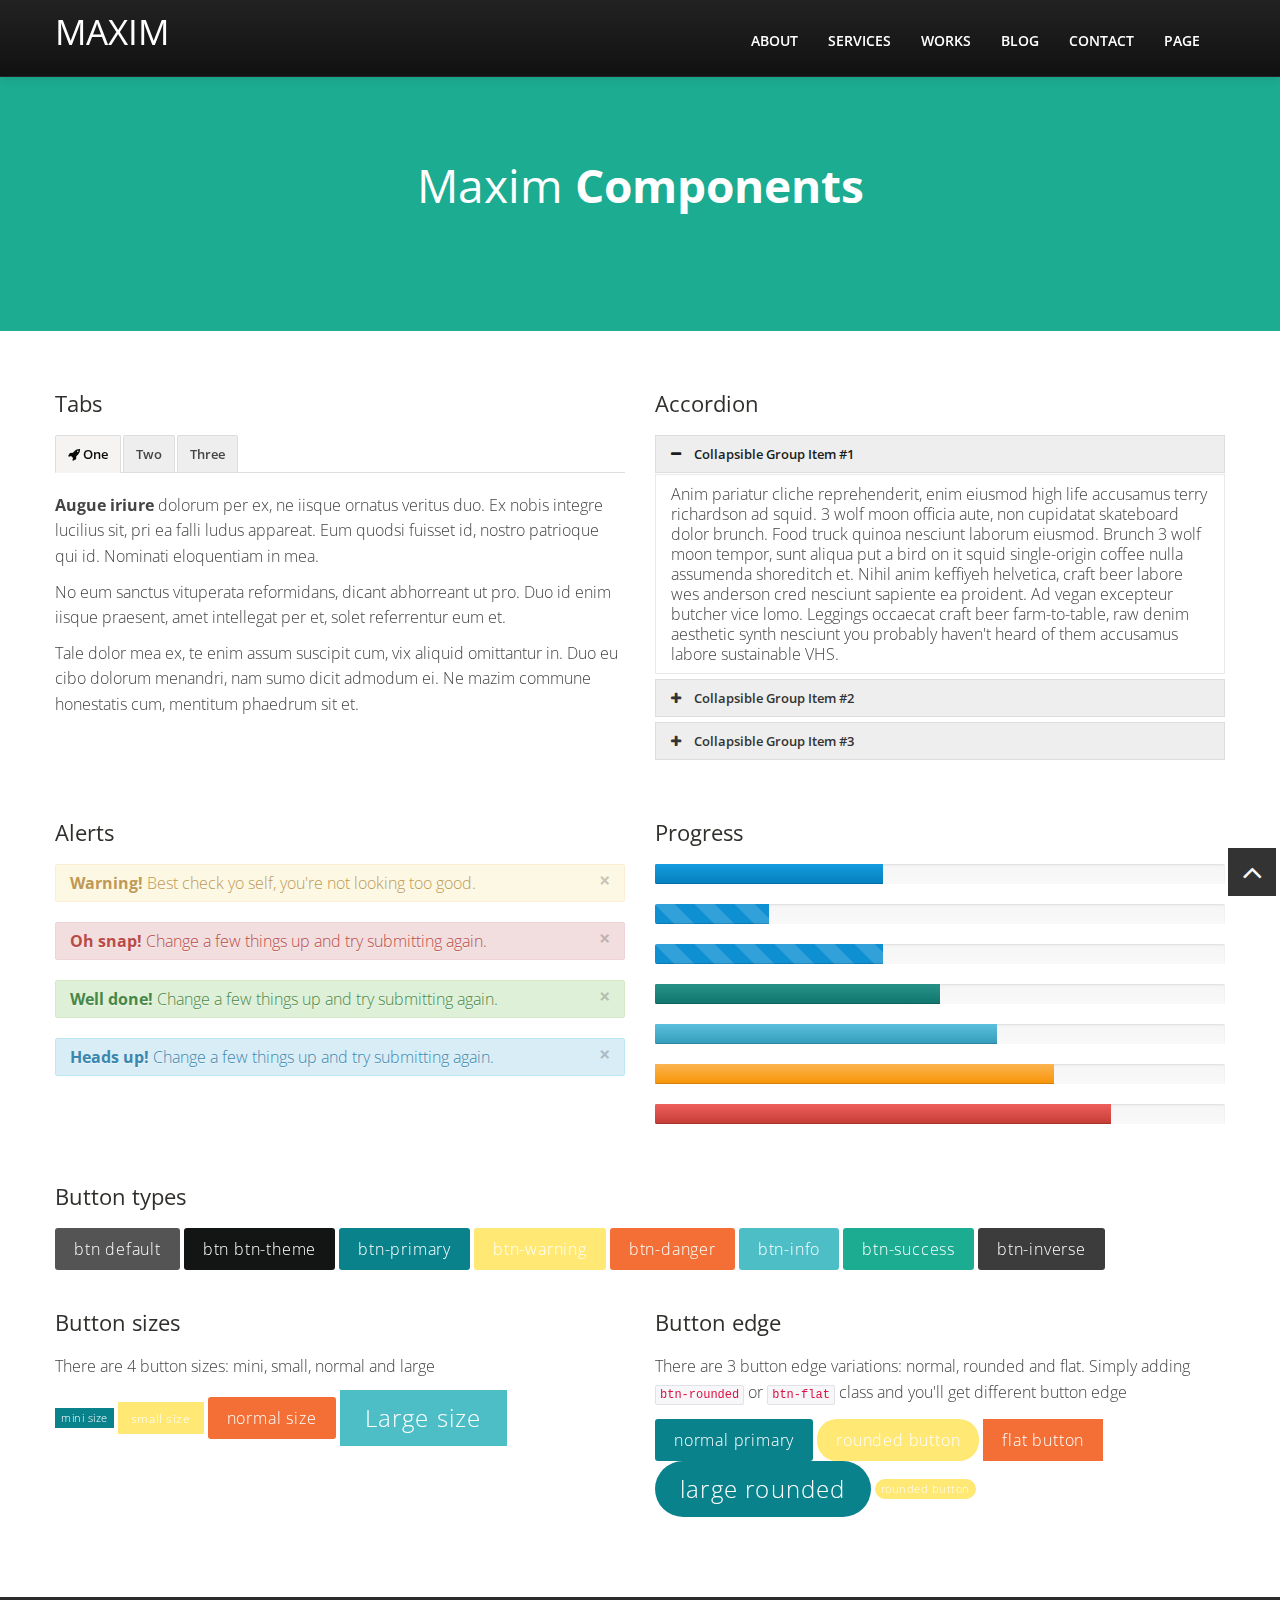
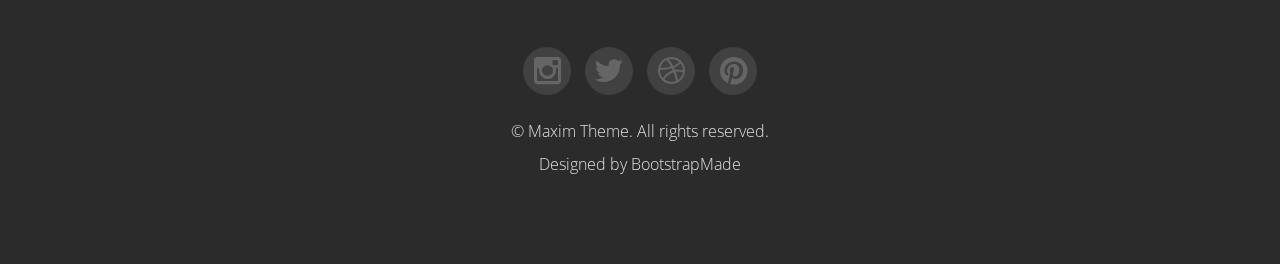
==== thanks.html @ 6b1cad80 "Than you page" ====
<!DOCTYPE HTML>
<html lang="en">

<head>
	<meta charset="utf-8">
	<title>Maxim - Modern One Page Bootstrap Template</title>
	<meta name="viewport" content="width=device-width, initial-scale=1.0">
	<meta name="description" content="">
	<meta name="author" content="">
	<!-- css -->
	<link href="css/bootstrap-responsive.css" rel="stylesheet">
	<link href="css/style.css" rel="stylesheet">
	<!-- skin color -->
	<link href="color/default.css" rel="stylesheet">
	<!--[if lt IE 7]>
    <link href="css/font-awesome-ie7.css" type="text/css" rel="stylesheet">
  <![endif]-->

	<!-- Le HTML5 shim, for IE6-8 support of HTML5 elements -->
	<!--[if lt IE 9]>
      <script src="http://html5shim.googlecode.com/svn/trunk/html5.js"></script>
  	<![endif]-->

	<!-- Favicon -->
	<link rel="shortcut icon" href="img/favicon.ico">

	<!-- =======================================================
		Theme Name: Maxim
		Theme URL: https://bootstrapmade.com/maxim-free-onepage-bootstrap-theme/
		Author: BootstrapMade.com
		Author URL: https://bootstrapmade.com
	======================================================= -->

</head>

<body>
	<!-- navbar -->
	<div class="navbar-wrapper">
		<div class="navbar navbar-inverse navbar-fixed-top">
			<div class="navbar-inner">
				<div class="container">
					<!-- Responsive navbar -->
					<a class="btn btn-navbar" data-toggle="collapse" data-target=".nav-collapse"><span class="icon-bar"></span><span class="icon-bar"></span><span class="icon-bar"></span>
				</a>
					<h1 class="brand"><a href="index.html">Maxim</a></h1>
					<!-- navigation -->
					<nav class="pull-right nav-collapse collapse">
						<ul id="menu-main" class="nav">
							<li><a title="team" href="index.html#about">About</a></li>
							<li><a title="services" href="index.html#services">Services</a></li>
							<li><a title="works" href="index.html#works">Works</a></li>
							<li><a title="blog" href="index.html#blog">Blog</a></li>
							<li><a title="contact" href="index.html#contact">Contact</a></li>
							<li><a href="page.html">Page</a></li>
						</ul>
					</nav>
				</div>
			</div>
		</div>
	</div>

	<!-- spacer section -->
	<section class="spacer green">
		<div class="container">
			<div class="row">
				<div class="span12 aligncenter flyUp">
					<h2 class="pagetitle">Maxim <strong>Components</strong></h2>
				</div>
			</div>
		</div>
	</section>
	<!-- end spacer section -->
	<!-- section: team -->
	<section id="maincontent" class="inner">
		<div class="container">
			<div class="row">
				<div class="span6">
					<h4>Tabs</h4>
					<div class="tabbable">
						<ul class="nav nav-tabs">
							<li class="active"><a href="#one" data-toggle="tab"><i class="icon-rocket"></i> One</a></li>
							<li><a href="#two" data-toggle="tab">Two</a></li>
							<li><a href="#three" data-toggle="tab">Three</a></li>
						</ul>
						<div class="tab-content">
							<div class="tab-pane active" id="one">
								<p>
									<strong>Augue iriure</strong> dolorum per ex, ne iisque ornatus veritus duo. Ex nobis integre lucilius sit, pri ea falli ludus appareat. Eum quodsi fuisset id, nostro patrioque qui id. Nominati eloquentiam in mea.
								</p>
								<p>
									No eum sanctus vituperata reformidans, dicant abhorreant ut pro. Duo id enim iisque praesent, amet intellegat per et, solet referrentur eum et.
								</p>
								<p>
									Tale dolor mea ex, te enim assum suscipit cum, vix aliquid omittantur in. Duo eu cibo dolorum menandri, nam sumo dicit admodum ei. Ne mazim commune honestatis cum, mentitum phaedrum sit et.
								</p>
							</div>
							<div class="tab-pane" id="two">
								<p>
									Tale dolor mea ex, te enim assum suscipit cum, vix aliquid omittantur in. Duo eu cibo dolorum menandri, nam sumo dicit admodum ei. Ne mazim commune honestatis cum, mentitum phaedrum sit et.
								</p>
								<p>
									Tale dolor mea ex, te enim assum suscipit cum, vix aliquid omittantur in. Duo eu cibo dolorum menandri, nam sumo dicit admodum ei. Ne mazim commune honestatis cum, mentitum phaedrum sit et.
								</p>
							</div>
							<div class="tab-pane" id="three">
								<p>
									Cu cum commodo regione definiebas. Cum ea eros laboramus, audire deseruisse his at, munere aeterno ut quo. Et ius doming causae philosophia, vitae bonorum intellegat usu cu.
								</p>
								<p>
									Tale dolor mea ex, te enim assum suscipit cum, vix aliquid omittantur in. Duo eu cibo dolorum menandri, nam sumo dicit admodum ei. Ne mazim commune honestatis cum, mentitum phaedrum sit et.
								</p>
							</div>
						</div>
					</div>
				</div>

				<div class="span6">
					<h4>Accordion</h4>
					<!-- start: Accordion -->
					<div class="accordion" id="accordion2">
						<div class="accordion-group">
							<div class="accordion-heading">
								<a class="accordion-toggle active" data-toggle="collapse" data-parent="#accordion2" href="#collapseOne">
								<i class="icon-minus"></i> Collapsible Group Item #1 </a>
							</div>
							<div id="collapseOne" class="accordion-body collapse in">
								<div class="accordion-inner">
									Anim pariatur cliche reprehenderit, enim eiusmod high life accusamus terry richardson ad squid. 3 wolf moon officia aute, non cupidatat skateboard dolor brunch. Food truck quinoa nesciunt laborum eiusmod. Brunch 3 wolf moon tempor, sunt aliqua put a bird
									on it squid single-origin coffee nulla assumenda shoreditch et. Nihil anim keffiyeh helvetica, craft beer labore wes anderson cred nesciunt sapiente ea proident. Ad vegan excepteur butcher vice lomo. Leggings occaecat craft beer farm-to-table,
									raw denim aesthetic synth nesciunt you probably haven't heard of them accusamus labore sustainable VHS.
								</div>
							</div>
						</div>
						<div class="accordion-group">
							<div class="accordion-heading">
								<a class="accordion-toggle" data-toggle="collapse" data-parent="#accordion2" href="#collapseTwo">
								<i class="icon-plus"></i> Collapsible Group Item #2 </a>
							</div>
							<div id="collapseTwo" class="accordion-body collapse">
								<div class="accordion-inner">
									Anim pariatur cliche reprehenderit, enim eiusmod high life accusamus terry richardson ad squid. 3 wolf moon officia aute, non cupidatat skateboard dolor brunch. Food truck quinoa nesciunt laborum eiusmod. Brunch 3 wolf moon tempor, sunt aliqua put a bird
									on it squid single-origin coffee nulla assumenda shoreditch et. Nihil anim keffiyeh helvetica, craft beer labore wes anderson cred nesciunt sapiente ea proident. Ad vegan excepteur butcher vice lomo. Leggings occaecat craft beer farm-to-table,
									raw denim aesthetic synth nesciunt you probably haven't heard of them accusamus labore sustainable VHS.
								</div>
							</div>
						</div>
						<div class="accordion-group">
							<div class="accordion-heading">
								<a class="accordion-toggle" data-toggle="collapse" data-parent="#accordion2" href="#collapseThree">
								<i class="icon-plus"></i> Collapsible Group Item #3 </a>
							</div>
							<div id="collapseThree" class="accordion-body collapse">
								<div class="accordion-inner">
									Anim pariatur cliche reprehenderit, enim eiusmod high life accusamus terry richardson ad squid. 3 wolf moon officia aute, non cupidatat skateboard dolor brunch. Food truck quinoa nesciunt laborum eiusmod. Brunch 3 wolf moon tempor, sunt aliqua put a bird
									on it squid single-origin coffee nulla assumenda shoreditch et. Nihil anim keffiyeh helvetica, craft beer labore wes anderson cred nesciunt sapiente ea proident. Ad vegan excepteur butcher vice lomo. Leggings occaecat craft beer farm-to-table,
									raw denim aesthetic synth nesciunt you probably haven't heard of them accusamus labore sustainable VHS.
								</div>
							</div>
						</div>
					</div>
					<!--end: Accordion -->
				</div>
			</div>

			<div class="row">
				<div class="span6">
					<h4>Alerts</h4>
					<div class="alert">
						<button type="button" class="close" data-dismiss="alert">&times;</button>
						<strong>Warning!</strong> Best check yo self, you're not looking too good.
					</div>
					<div class="alert alert-error">
						<button type="button" class="close" data-dismiss="alert">&times;</button>
						<strong>Oh snap!</strong> Change a few things up and try submitting again.
					</div>
					<div class="alert alert-success">
						<button type="button" class="close" data-dismiss="alert">&times;</button>
						<strong>Well done!</strong> Change a few things up and try submitting again.
					</div>
					<div class="alert alert-info">
						<button type="button" class="close" data-dismiss="alert">&times;</button>
						<strong>Heads up!</strong> Change a few things up and try submitting again.
					</div>
				</div>
				<div class="span6">
					<h4>Progress</h4>
					<div class="progress progress-primary">
						<div class="bar" style="width: 40%;"></div>
					</div>
					<div class="progress progress-striped">
						<div class="bar" style="width: 20%;"></div>
					</div>
					<div class="progress progress-striped active">
						<div class="bar" style="width: 40%;"></div>
					</div>
					<div class="progress progress-success">
						<div class="bar" style="width: 50%;"></div>
					</div>

					<div class="progress progress-info">
						<div class="bar" style="width: 60%;"></div>
					</div>
					<div class="progress progress-warning">
						<div class="bar" style="width: 70%;"></div>
					</div>
					<div class="progress progress-danger">
						<div class="bar" style="width: 80%;"></div>
					</div>

				</div>
			</div>

			<div class="row">
				<div class="span12">
					<h4 class="heading">Button types<span></span></h4>

					<a href="#" class="btn">btn default</a>
					<a href="#" class="btn btn-theme">btn btn-theme</a>
					<a href="#" class="btn btn-primary">btn-primary</a>
					<a href="#" class="btn btn-warning">btn-warning</a>
					<a href="#" class="btn btn-danger">btn-danger</a>
					<a href="#" class="btn btn-info">btn-info</a>
					<a href="#" class="btn btn-success">btn-success</a>
					<a href="#" class="btn btn-inverse">btn-inverse</a>
				</div>
			</div>


			<div class="row">
				<div class="span6">

					<h4 class="heading">Button sizes<span></span></h4>

					<p>There are 4 button sizes: mini, small, normal and large</p>

					<a href="#" class="btn btn-mini btn-primary">mini size</a>
					<a href="#" class="btn btn-small btn-warning">small size</a>
					<a href="#" class="btn btn-danger">normal size</a>
					<a href="#" class="btn btn-large btn-info">Large size</a>

				</div>
				<div class="span6">
					<h4 class="heading">Button edge<span></span></h4>

					<p>There are 3 button edge variations: normal, rounded and flat. Simply adding <code>btn-rounded</code> or <code>btn-flat</code> class and you'll get different button edge</p>

					<a href="#" class="btn btn-primary">normal primary</a>

					<a href="#" class="btn btn-warning btn-rounded">rounded button</a>
					<a href="#" class="btn btn-danger btn-flat">flat button</a>

					<a href="#" class="btn btn-primary btn-large btn-rounded">large rounded</a>
					<a href="#" class="btn btn-warning btn-mini btn-rounded">rounded button</a>

				</div>
			</div>

		</div>
		<!-- end container -->
	</section>

	<footer>
		<div class="container">
			<div class="row">
				<div class="span6 offset3">
					<ul class="social-networks">
						<li><a href="#"><i class="icon-circled icon-bgdark icon-instagram icon-2x"></i></a></li>
						<li><a href="#"><i class="icon-circled icon-bgdark icon-twitter icon-2x"></i></a></li>
						<li><a href="#"><i class="icon-circled icon-bgdark icon-dribbble icon-2x"></i></a></li>
						<li><a href="#"><i class="icon-circled icon-bgdark icon-pinterest icon-2x"></i></a></li>
					</ul>
					<p class="copyright">
						&copy; Maxim Theme. All rights reserved.
						<div class="credits">
							<!--
                All the links in the footer should remain intact.
                You can delete the links only if you purchased the pro version.
                Licensing information: https://bootstrapmade.com/license/
                Purchase the pro version with working PHP/AJAX contact form: https://bootstrapmade.com/buy/?theme=Maxim
              -->
							Designed by <a href="https://bootstrapmade.com/">BootstrapMade</a>
						</div>
					</p>
				</div>
			</div>
		</div>
		<!-- ./container -->
	</footer>
	<a href="#" class="scrollup"><i class="icon-angle-up icon-square icon-bgdark icon-2x"></i></a>
	<!-- jQuery -->
	<script src="js/jquery.js"></script>
	<!-- nav -->
	<script src="js/jquery.scrollTo.js"></script>
	<script src="js/jquery.nav.js"></script>
	<!-- localScroll -->
	<script src="js/jquery.localScroll.js"></script>
	<!-- bootstrap -->
	<script src="js/bootstrap.js"></script>
	<!-- prettyPhoto -->
	<script src="js/jquery.prettyPhoto.js"></script>
	<!-- Works scripts -->
	<script src="js/isotope.js"></script>
	<!-- flexslider -->
	<script src="js/jquery.flexslider.js"></script>
	<!-- inview -->
	<script src="js/inview.js"></script>
	<!-- animation -->
	<script src="js/animate.js"></script>
	<!-- twitter -->
	<script src="js/jquery.tweet.js"></script>
	<!-- custom functions -->
	<script src="js/custom.js"></script>
</body>

</html>
---- css/style.css ----
/*
    Theme Name: Maxim
    Theme URL: https://bootstrapmade.com/maxim-free-onepage-bootstrap-theme/
    Author: BootstrapMade.com
    Author URL: https://bootstrapmade.com
*/

/*
===========================
CONTENTS:

01 General
02 Typography
03 Non-semantic
04 Navbar
05 Page sections
06 Footer
07 Icons
08 Buttons
09 Media queries 
===========================
*/
/* Import css */
/* Google font */
@import url('https://fonts.googleapis.com/css?family=Open+Sans:300,400,600,700');
/* bootstrap */
@import url('bootstrap.css');
/* bootstrap responsive */
@import url('bootstrap-responsive.css');
/* prettyPhoto */
@import url('prettyPhoto.css');
/* flexslider */
@import url('flexslider.css');

/* font awesome */
@import url('font-awesome.css');
/* overwrite */
@import url('overwrite.css');
/* animation */
@import url('animate.css');



/* =========================================================
01. General
============================================================ */

div, article, section, header, footer, nav, li {
	position:relative;
}
.group:after {
	display:block;
	height:0;
	clear:both;
	content:".";
	visibility:hidden; /* For clearing */
}
body {
	background:#fff;
	color: #444;
	font-size: 16px;
	font-weight:300;
	font-family:'Open Sans', Arial, sans-serif;
}

body {
    padding-top: 60px; /* 60px to make the container go all the way to the bottom of the topbar */
}

::-moz-selection {
	color:#333;
}
::selection {
	color:#333;
}

/* scroll to top */
.scrollup{
    position:fixed;
	width:32px;
	height:32px;
    bottom:20px;
    right:20px;
}

a.scrollup {
	outline:0;
	text-decoration:none;
}

a.scrollup:hover,a.scrollup:active,a.scrollup:focus {
	opacity:1;
	text-decoration:none;
	-webkit-transition: all 400ms ease-out 0s;	
	   -moz-transition: all 400ms ease-out 0s;
		 -o-transition: all 400ms ease-out 0s;
		    transition: all 400ms ease-out 0s;
}
a.scrollup i:hover {
	text-decoration:none;
}

.blankdivider10 {
	height: 10px;
	display: block;
}

.blankdivider20 {
	height: 20px;
	display: block;
}
.blankdivider30 {
	height: 30px;
	display: block;
}

.row {
	margin-bottom:30px;
}

.row .row{
	margin-bottom:30px;
}

.row.nomargin {
	margin-bottom:0;
}


/*---------- forms ----------*/

input[type=text], input[type=submit], textarea {
	width: 100%;
	padding: 0.5em;
	font-size: 1em;
	margin-bottom: 1.5em;
	box-sizing: border-box;
	-moz-box-sizing: border-box;
	-webkit-box-sizing: border-box;
}


/* input[type=number ]{
	width: 100%;
	padding: 0.5em;
	font-size: 1em;
	margin-bottom: 1.5em;
	box-sizing: border-box;
	-moz-box-sizing: border-box;
	-webkit-box-sizing: border-box;
	
} */





input, button, select, textarea {
	font-family:'Open Sans', Arial, sans-serif;
}
/* =========================================================
02. Typography
============================================================ */

p {
	line-height: 1.6em;
	margin: 0 0 10px 0;
}

blockquote {
	font-size:18px;
	border:none;
	padding:0;
}

blockquote.large {
	font-size:36px;
	font-weight:700;
	line-height:1.1em;
}
blockquote.large:before {
	font-size:64px;
	font-family: FontAwesome;
	content: "\f10d";
	margin-right:20px;
}

blockquote cite 						{ display:block; font-size:12px;}
blockquote cite:before 					{ content:"\2014 \0020"; }
blockquote cite a,
blockquote cite a:visited,
blockquote cite a:visited 				{ color:#555; }

ul, ol {
	font-size: 1em; /* 16px */
	line-height: 1.5; /* 24px */
	margin: 0 0 1.5em 0;
}
body, input, textarea {
}

a {
  color: #454545;
  text-decoration: none;
}

a:hover, a:active {
	text-decoration: underline;
}
h1, h2, h3, h4, h5, h6 {
	font-weight: 400;
	color: #312f2b;
	line-height:1.1em;
	font-family:'Open Sans', Arial, sans-serif;
}
h1 {
	font-size: 36px;
	margin-bottom:20px;
}
h2 {
	font-size: 30px;
	margin-bottom:20px;
}
h3 {
	font-size: 26px;
	margin-bottom:20px;
}
h4 {
	font-size: 22px;
	margin-bottom:20px;
}
h5 {
	font-size: 18px;
	margin-bottom:15px;
}
h6 {
	font-size: 16px;
	margin-bottom:10px;
}
strong {
	font-weight:700;
	font-family: 'Open Sans', sans-serif;
}
small {
	font-size: 0.75em; /* 12px */
	line-height: 2; /* 24px */
	margin-top: 2em;
	margin-bottom: 0em;
}
em {
	font-style: normal;
	font-family: 'Open Sans';
}
.muted {
	color: #A5A5A2;
}
.impressed {
	text-shadow:
 -1px -1px 0 rgba(0, 0, 0, 0.5), /* shadow */  1px 1px 0 rgba(255, 255, 255, 0.9); /* highlight */
}

h2.pagetitle {
	color:#fff;
	font-size:46px;
}

/* =========================================================
03. Misc
============================================================ */

.hide-text {
	text-indent: 100%;
	white-space: nowrap;
	overflow: hidden;
	font-size: 1em;
}
.alignright {
	text-align: right;
}
.alignleft {
	text-align: left;
}
.aligncenter {
	text-align: center;
}
.medium {
	font-weight: normal;
}

/* =========================================================
04. Navigation
============================================================ */

.navbar-fixed-top .container {
/* Uncomment to make nav expand full width */
 /*	width: auto; */
}
.navbar .brand {
	margin-left:0;
	padding: 0;
	margin-top: 1.05em;
}
.navbar .brand a {
	padding: 0;
	color: #fff;
	font-size: 1.75em;
	margin-left: 0;
	font-weight: 400;
	text-transform:uppercase;
}
.navbar .brand a:hover {
	text-decoration: none;
 transition: color .15s linear;
 -webkit-transition: color .15s linear;
 -moz-transition: color .15s linear;
}
.navbar .brand a:focus {
	outline: none;
}
.navbar-inner {
	min-height: 4.75em;
}
.navbar-inverse .navbar-inner {
	background-repeat: repeat;
	background-color: #0b333f;
}
.navbar-wrapper {
	overflow:hidden;
}
#menu-main {
	margin-top: 1.125em;
}
ul#menu-main > li > a {
	font-weight: 600;
	color: #fff;
	font-size:14px;
	text-transform:uppercase;
}
ul#menu-main > li > a:hover {
	padding: 9px 15px;
	border-radius: 3px;
	-webkit-border-radius: 3px;
	-moz-border-radius: 3px;
}
ul#menu-main > li > a:focus {
	outline:0;
}

.navbar-inverse .brand, .navbar-inverse .nav > li > a {
	text-shadow: none;
}


/* =========================================================
05. Page sections
============================================================ */

/* === section header === */

#header-wrapper {
	width: 100%;
	min-height: 600px;
	margin-top: -60px;
	padding-top:160px;
	text-align:center;
}


#header-wrapper h1 {
	color: #FFFFFF;
	font-size: 4em;
	font-weight: 400;
	margin: 1em 0;
}
#header-wrapper h2 {
	color: #fff;
	font-family: 'Open Sans', sans serif;
	font-size: 2em;
	font-weight: normal;
	margin: 0.5em 0;
	text-shadow: 1px 1px 1px #333333;
}

header .logo {
	text-align:center;
	margin-bottom:30px;
}

/* --- Header slider --- */
#header-wrapper.header-slider {
	background: #444 url(../img/bg/bg-1.jpg) no-repeat center center fixed;
	-webkit-background-size: cover;
	-moz-background-size: cover;
	-o-background-size: cover;
	background-size: cover;
}

#main-flexslider ul.slides li p {
	font-size: 72px;
	text-transform: uppercase;
	position: relative;
	margin-bottom: 0px;
	text-align: center;
	line-height: 1;
	color:#fff;
}
#main-flexslider.flexslider {
		margin:0;
		background:none;
		border:none;
	-webkit-border-radius: 0;
	-moz-border-radius: 0;
	-o-border-radius: 0;
	border-radius: 0;
	box-shadow: none;
	-webkit-box-shadow: none;
	-moz-box-shadow: none;
	-o-box-shadow: none;
}



/* --- Header subscribe form --- */

#header-wrapper input[type=text] {
	background: rgba(227, 231, 228, 1);
	font-family: 'Open Sans', sans serif;
	font-size: 1.3125em;
	border: 0;
	text-align: center;
	vertical-align: middle;
	margin-bottom:0 !important;
}
#header-wrapper input[type=text]:focus {
	background: #43413e;
	color: #eff1ef;
	transition: background 0.25 ease-in;
	-moz-transition: background 0.25 ease-in;
	-webkit-transition: background 0.25 ease-in;
}
#header-wrapper input[type=text] {
	height: 2.9em;
	width:50%;
}
#header-wrapper input[type=submit] {
	color: #fff;
	width: 185px;
	height: 2.9em;
	font-size: 1.3125em; /* 21px */
	padding:0.5em;
	letter-spacing: 0.05em;
	margin: 0;
	border: 0;
	text-transform: none;
	border-radius: 3px;
	-moz-border-radius: 3px;
	-webkit-border-radius: 3px;
}
#header-wrapper input[type=submit]:hover, #header-wrapper input[type=submit]:active {
	background: #43413e !important;
}


section.section {
	padding: 100px 0 80px;
}
section.section h4 {
	text-align: center;
	margin-bottom: 40px;
	font-size: 46px;
	font-weight: 700;
	letter-spacing: -1px;
}
section.inner {
	padding: 50px 0 50px;
}



.section.orange h4 ,.section.green h4{
	color: #fcfcfc;
}
.section.orange p,.section.green p {
	color: #f7f7f7;
}


/* === section spacer === */

section.spacer {
	padding:90px 0 70px;
	color:#fcfcfc;
}

.spacer.green,.section.green {
	background:#1bac91;
}

.spacer.green,.section.green h4 {
	color:#fff;
}

.spacer.yellow,.section.yellow  {
	background:#ffe873;
}
.spacer.orange,.section.orange {
	background:#f36f36;
}

section.spacer.bg2 {
	background: url(../img/bg/bg-2.jpg) 50% 0 no-repeat fixed;
	width:100%;
	height:auto;
	margin:0;	
}

section.spacer.bg3 {
	background: url(../img/bg/bg-3.jpg) 50% 0 no-repeat fixed;
	width:100%;
	height:auto;
	margin:0;	
}

section.spacer blockquote.large:before {
	color:#eee;
	opacity:0.6;
}

section.spacer blockquote cite {
	color:#555;
}



/* === section works === */

#works h4 {
	margin-bottom:20px;
}

#portfolio {
	padding-bottom: 0;
}
/* === portfolio filter === */

#filters {
	margin-bottom: 0px;
	text-align: center;
	display: block;
	float: none;
	z-index: 2;
	position: relative;
}
#filters ul {
	margin: 0 0 20px;
	list-style: none;
	padding: 0;
}
#filters ul li {
	display: inline-block;
}
#filters ul li a {
	display: block;
	float: left;
	padding: 2px 5px;
	color: inherit;
	margin-right: 5px;
	margin-bottom: 5px;
	font-weight: 600;
}
#filters ul li a:hover,#filters ul li a:focus {
	text-decoration:none;
	outline:0;
}
#filters ul li a h5 {
	font-size: 14px;
	padding: 5px 10px 5px;
	border: 2px solid #f2f2f2;
}

#filters ul li a:hover h5, #filters ul li a.active h5 {
	color:#fcfcfc;
}




/* === portfolio wrap - grid === */
#portfolio-wrap {
	position: relative;
	padding: 0;
	width: 100.1%;
	margin: 0 auto;
	display: block;
}
#portfolio-wrap .grid {
	margin: 0;
	overflow: hidden;
	line-height: 0;
	width: 20%;
	border:0;
	padding: 0;
}
.portfolio-item.current {
	z-index: 101;
}
.portfolio-item {
	padding: 0;
	position: relative;
	overflow: hidden;
}
.portfolio-item .portfolio-image {
	overflow: hidden;
	display: block;
	position: relative;
}
.portfolio-item .portfolio-image img {
	width: 100%;
	height: auto;
}
.portfolio .portfolio-overlay {
	width: 100%;
	height: 100%;
	top: 0;
	left: 0;
	position: absolute;
	display: block;
	z-index: 4;
	opacity: 0;
	-moz-opacity: 0;
	filter: alpha(opacity=0);
	-webkit-transition: all 0.3s ease-in-out;
	-moz-transition: all 0.3s ease-in-out;
	-o-transition: all 0.3s ease-in-out;
	-ms-transition: all 0.3s ease-in-out;
	transition: all 0.3s ease-in-out;
}
.portfolio > a, .portfolio > a:hover {
	color: #ffffff;
}
.portfolio-item .portfolio > a:hover > .portfolio-overlay {
	opacity: 1;
	-moz-opacity: 1;
	filter: alpha(opacity=100);
}
.portfolio > a img {
	-webkit-transition: all 0.3s ease-in-out;
	-moz-transition: all 0.3s ease-in-out;
	-o-transition: all 0.3s ease-in-out;
	-ms-transition: all 0.3s ease-in-out;
	transition: all 0.3s ease-in-out;
}
.portfolio > a:hover img {
	-webkit-transition: all 0.3s ease-in-out;
	-moz-transition: all 0.3s ease-in-out;
	-o-transition: all 0.3s ease-in-out;
	-ms-transition: all 0.3s ease-in-out;
	transition: all 0.3s ease-in-out;
}
.portfolio .thumb-info {
	position: absolute;
	width: 100%;
	height: 100%;
	opacity: 0;
	-moz-opacity: 0;
	filter: alpha(opacity=0);
	-webkit-transition: all 0.3s ease-in-out;
	-moz-transition: all 0.3s ease-in-out;
	-o-transition: all 0.3s ease-in-out;
	-ms-transition: all 0.3s ease-in-out;
	transition: all 0.3s ease-in-out;
}
.portfolio a:hover .portfolio-overlay .thumb-info {
	opacity: 1;
	-moz-opacity: 1;
	filter: alpha(opacity=100);
}
.portfolio-overlay .thumb-info i {
	top: 50%;
}
.portfolio-overlay .thumb-info h5 {
	top: 20%;
	font-size: 18px;
}
.portfolio-overlay .thumb-info p {
	top: 50%;
	font-size: 13px;
}
.portfolio-overlay .thumb-info h5 {
	color: #ffffff;
	width: 100%;
	position: absolute;
	text-align: center;
}
.portfolio-overlay .thumb-info p {
	color: #ffffff;
	width: 100%;
	position: absolute;
	text-align: center;
	font-weight: bold;
}
.portfolio-overlay .thumb-info i {
	color: #ffffff;
	width: 100%;
	position: absolute;
	text-align: center;
	display: block;
}
/* === Isotope CSS3 transitions === */

.isotope, .isotope .isotope-item {
	-webkit-transition-duration: 0.8s;
	-moz-transition-duration: 0.8s;
	-ms-transition-duration: 0.8s;
	-o-transition-duration: 0.8s;
	transition-duration: 0.8s;
}
.isotope {
	-webkit-transition-property: height, width;
	-moz-transition-property: height, width;
	-ms-transition-property: height, width;
	-o-transition-property: height, width;
	transition-property: height, width;
}
.isotope .isotope-item {
	-webkit-transition-property: -webkit-transform, opacity;
	-moz-transition-property: -moz-transform, opacity;
	-ms-transition-property: -ms-transform, opacity;
	-o-transition-property: -o-transform, opacity;
	transition-property: transform, opacity;
}
/**** disabling Isotope CSS3 transitions ****/

.isotope.no-transition, .isotope.no-transition .isotope-item, .isotope .isotope-item.no-transition {
	-webkit-transition-duration: 0s;
	-moz-transition-duration: 0s;
	-ms-transition-duration: 0s;
	-o-transition-duration: 0s;
	transition-duration: 0s;
}


/* === section services === */

section#services h2 {
	font-size: 22px;
	margin-bottom: 15px;
	margin-top: 10px;
	text-align:center;
}
section#services p {
	margin:10px;
}


section#services .service-box {
	text-align: center;
	padding: 20px;
	-webkit-transition: all 0.3s ease-in-out;
	-moz-transition: all 0.3s ease-in-out;
	-o-transition: all 0.3s ease-in-out;
	-ms-transition: all 0.3s ease-in-out;
	transition: all 0.3s ease-in-out;
}
section#services .span3:hover {
	background:#e3e3e3;
}

section#services .service-box h2 {
	color: #f7f7f7;
	font-weight: 700;
}

section#services.section.orange .service-box:hover {
	background:#f36518;
}


/* === section blog === */

section#blog {
	background: #f2f2f2;
}

.home-post {
	background:#fff;
	
}

.home-post:hover {
	box-shadow: 0 0 16px rgba(0, 0, 0, 0.3);
	-moz-box-shadow: 0 0 16px rgba(0, 0, 0, 0.3);
	-webkit-box-shadow: 0 0 16px rgba(0, 0, 0, 0.3);
	-webkit-transition: all 0.4s ease-in-out;
	-moz-transition: all 0.4s ease-in-out;
	-o-transition: all 0.4s ease-in-out;
	-ms-transition: all 0.4s ease-in-out;
	transition: all 0.4s ease-in-out;
}


.home-post .entry-content {
	padding:20px;
}
.home-post .entry-content h5 a {
	font-size:22px;
}
.home-post .entry-content h5 a:hover {
	color:#312f2b;
	text-decoration:none;
}
.home-post .entry-content a.more {
	font-size:13px;
}
.home-post .post-meta {
	padding:20px;
	overflow:hidden;
	color:#fcfcfc;
}
.home-post .post-meta i {
	float:left;
	margin-right:20px;
}
.home-post .post-meta span {
	margin-top:10px;
}
.home-post .post-meta span.date {
	font-weight:700;
	font-size:13px;
	float:left;
}
.home-post .post-meta span.tags {
	font-weight:700;
	font-size:13px;
	float:right;
	color:#ddd;
}
.home-post .post-meta span.tags a {
	color:#fcfcfc;
}



/* === section about === */

section#about {
	background:#f2f2f2;
}

.people {
	text-align:center;
}

.people h3 {
	margin-bottom:10px;
	font-weight:700;
	letter-spacing:-1px;
}

.team-thumb {
	margin-top: 26px;
	text-align:center;
}

/* (spacer) latest tweet */
#tweet{
	text-align:center;
	margin:20px 0 0;
	font-size:20px;
	color:#fff;
}

#tweet ul{
	float:left;
	width:100%;
	text-align:center;
	list-style:none;
	margin:0;
	padding:0;
}

#tweet ul li{
	display: inline-block;
	list-style:none;
	margin:0 0 20px;
	padding:0 0 0 34px;
	font-size:20px;
	line-height:1.5em;
}

#tweet ul li:before {
	font-family: 'FontAwesome';
	speak: none;
	font-style: normal;
	font-weight: normal;
	font-variant: normal;
	text-transform: none;
	line-height: 1;
	-webkit-font-smoothing: antialiased;
	content: "\f099";
	margin-right:20px;
}

/* === Contact section === */


/* Contact Form */

.validation {
    color: red;
    display:none;
    margin: 0 0 20px;
    font-weight:400;
    font-size:13px;
}

#sendmessage {
    color: green;
    border:1px solid green;
    display:none;
    text-align:center;
    padding:15px;
    font-weight:600;
    margin-bottom:15px;
    background: #fff;
}

#errormessage {
    color: red;
    display:none;
    border:1px solid red;
    text-align:center;
    padding:15px;
    font-weight:600;
    margin-bottom:15px;
    background: #fff;
}

#sendmessage.show, #errormessage.show, .show {
	display:block;
}

#contact-form {
	position: relative;
	z-index: 999;
}

#contact-form input[type=text], .contactForm textarea {
	background: rgba(227, 231, 228, 1);
	font-family: 'Open Sans', sans serif;
	border: 0;
	font-size:16px;
	text-align: left;
	vertical-align: middle;
}

.contactForm textarea {
	height: 156px;
}

#contact-form input[type=text]:focus, .contactForm textarea:focus {
	background: #fff;
	color: #555;
	box-shadow: none;
	-moz-box-shadow: none;
	-webkit-box-shadow: none;
	transition: background 0.25 ease-in;
	-moz-transition: background 0.25 ease-in;
	-webkit-transition: background 0.25 ease-in;
}
#contact-form input[type=text] {
	height: 60px;
	margin-bottom:30px;
}
#contact-form input[type=submit] {
	color: #fff;
	width: 185px;
	height: 60px;
	text-shadow: none;
	font-size: 16px;
	padding:0.5em;
	letter-spacing: 0.05em;
	margin: 0 0 20px 0;
	display: block;
	border: 0;
	text-transform: none;
	border-radius: 3px;
	-moz-border-radius: 3px;
	-webkit-border-radius: 3px;
	box-shadow: none;
	-moz-box-shadow: none;
	-webkit-box-shadow: none;
}
#contact-form input[type=submit]:hover, #contact-form input[type=submit]:active {
	background: #43413e !important;
}
#contact-form textarea {
	padding-top: 1em;
}
div.cform-response-output {
	max-width: 60%;
	text-align: center;
	margin-left: 40% !important;
	margin-top: 0.5em !important;
	padding: 0.5em !important;
	border-radius: 4px;
	-moz-border-radius: 4px;
	-webkit-border-radius: 4px;
}
.cform-not-valid-tip {
	color: #888;
	border: 1px dotted #ad3729 !important;
	width: 100% !important;
	left: 0 !important;
	padding: 0.5em !important;
	font-family: 'Open Sans', sans-serif;
	box-sizing: border-box;
	-moz-box-sizing: border-box;
	-webkit-box-sizing: border-box;
	border-radius: 4px;
	-moz-border-radius: 4px;
	-webkit-border-radius: 4px;
}



/* =========================================================
06. Footer
============================================================ */

footer {
	background: #2b2b2b;
	text-align: center;
	color: #ddd;
	padding:50px 0 50px;
}

footer a {
    color: #ddd;
}

footer a:hover {
    color: #fff;
}

footer ul.social-networks {
	list-style:none;
}

footer ul.social-networks li {
	display:inline;
}

footer ul.social-networks li i {
	display:inline-block;
}

footer ul.social-networks li a {
	color: #5e5e5e;
	margin: 0 5px;
}

footer ul.social-networks li a:hover {
	text-decoration:none;
	-webkit-transition: all 0.4s ease-in-out;
	-moz-transition: all 0.4s ease-in-out;
	-o-transition: all 0.4s ease-in-out;
	-ms-transition: all 0.4s ease-in-out;
	transition: all 0.4s ease-in-out;
}

footer ul.social-networks li i.icon-bgdark {
	background:#414141;
	color: #656565;
}


footer ul.social-networks li a i.icon-instagram:hover {
	background: #ba7b3d;
	color: #fff;
}

footer ul.social-networks li a i.icon-twitter:hover {
	background: #5ad2eb;
	color: #fff;
}
footer ul.social-networks li a i.icon-dribbble:hover {
	background: #f57b71;
	color: #fff;
}
footer ul.social-networks li a i.icon-pinterest:hover {
	background: #d84848;
	color: #fff;
}




/* =========================================================
07. Icons
============================================================ */

/* bg */
i.icon-bglight {
	color: #444;
	background: #f7f7f7;
}
i.icon-bglight.active {
	color: #fff;
}

i.icon-bglight.active:hover{
	color: #444;
	background: #f7f7f7;
}

i.icon-bgdark {
	color: #f7f7f7;
	background: #333;
}
i.icon-bgdark:hover {
	color: #fff;
}
i.icon-bgdark.active:hover {
	color: #f7f7f7;
	background: #333;
}

/* square */
i.icon-square {
	display: inline-block;
	text-align: center;
	width: 24px !important;
	height: 24px !important;
	line-height: 24px !important;
}
i.icon-square.icon-2x{
	width: 48px !important;
	height: 48px !important;
	line-height: 48px !important;
}
i.icon-square.icon-3x{
	width: 72px !important;
	height: 72px !important;
	line-height: 72px !important;
}
i.icon-square.icon-4x{
	width: 96px !important;
	height: 96px !important;
	line-height: 96px !important;
}
i.icon-square.icon-5x{
	width: 120px !important;
	height: 120px !important;
	line-height: 120px !important;
}

/* rounded */
i.icon-rounded {
	display: inline-block;
	border-radius: 6px !important;
	-moz-border-radius: 6px !important;
	-webkit-border-radius: 6px !important;
	-o-border-radius: 6px !important;
	-ms-border-radius: 6px !important;
	text-align: center;
	width: 24px !important;
	height: 24px !important;
	line-height: 24px !important;
}

.icon-rounded.icon-2x{
	width: 48px !important;
	height: 48px !important;
	line-height: 48px !important;
}
.icon-rounded.icon-3x{
	width: 72px !important;
	height: 72px !important;
	line-height: 72px !important;
	border-radius: 8px !important;
	-moz-border-radius: 8px !important;
	-webkit-border-radius: 8px !important;
	-o-border-radius: 8px !important;
	-ms-border-radius: 8px !important;
}
.icon-rounded.icon-4x{
	width: 96px !important;
	height: 96px !important;
	line-height: 96px !important;
	border-radius: 10px !important;
	-moz-border-radius: 10px !important;
	-webkit-border-radius: 10px !important;
	-o-border-radius: 10px !important;
	-ms-border-radius: 10px !important;
}
.icon-rounded.icon-5x{
	width: 120px !important;
	height: 120px !important;
	line-height: 120px !important;
	border-radius: 12px !important;
	-moz-border-radius: 12px !important;
	-webkit-border-radius: 12px !important;
	-o-border-radius: 12px !important;
	-ms-border-radius: 12px !important;
}


/* circled */
i.icon-circled {
	display: inline-block;
	border-radius: 1000px !important;
	-moz-border-radius: 1000px !important;
	-webkit-border-radius: 1000px !important;
	-o-border-radius: 1000px !important;
	-ms-border-radius: 1000px !important;
	text-align: center;
	width: 24px !important;
	height: 24px !important;
	line-height: 24px !important;
}

.icon-circled.icon-2x{
	width: 48px !important;
	height: 48px !important;
	line-height: 48px !important;
}
.icon-circled.icon-3x{
	width: 72px !important;
	height: 72px !important;
	line-height: 72px !important;
}
.icon-circled.icon-4x{
	width: 96px !important;
	height: 96px !important;
	line-height: 96px !important;
}
.icon-circled.icon-5x{
	width: 120px !important;
	height: 120px !important;
	line-height: 120px !important;
}

i.icon-white {
	color:#fff;
}


/* more icon sizes for font-awesome icons */

.icon-6x {
  font-size: 6em;
}
.icon-6x.icon-border {
  border-width: 6px;
  -webkit-border-radius: 8px;
  -moz-border-radius: 8px;
  border-radius: 8px;
}

.icon-7x {
  font-size: 7em;
}
.icon-6x.icon-border {
  border-width: 6px;
  -webkit-border-radius: 8px;
  -moz-border-radius: 8px;
  border-radius: 8px;
}

.icon-8x {
  font-size: 8em;
}
.icon-6x.icon-border {
  border-width: 6px;
  -webkit-border-radius: 8px;
  -moz-border-radius: 8px;
  border-radius: 8px;
}

.icon-9x {
  font-size: 9em;
}
.icon-6x.icon-border {
  border-width: 6px;
  -webkit-border-radius: 8px;
  -moz-border-radius: 8px;
  border-radius: 8px;
}
.icon-10x {
  font-size: 10em;
}
.icon-6x.icon-border {
  border-width: 6px;
  -webkit-border-radius: 8px;
  -moz-border-radius: 8px;
  border-radius: 8px;
}



/* =========================================================
08. Buttons
============================================================ */
 
.btn {
	color: #fff;
	text-shadow: none;
	font-size: 16px;
	padding: 11px 19px;
	letter-spacing: 0.05em;
	border: 0;
	text-transform: none;
	border-radius: 3px;
	-moz-border-radius: 3px;
	-webkit-border-radius: 3px;
	box-shadow: none;
	-moz-box-shadow: none;
	-webkit-box-shadow: none;
  background-color: #545454;
  border-color: none;
  *background-color: #545454;
  background-image: none;
  /* Darken IE7 buttons by default so they stand out more given they won't have borders */
  filter: none;
  border: none;
  *border: 0;
  border-bottom-color: none;
}
.btn:link, .btn:visited {
	color: #fff;
}
.btn:hover {
	background: #333 !important;
}
.btn:hover,
.btn:focus,
.btn:active,
.btn.active,
.btn.disabled,
.btn[disabled] {
  color: #fff;
  background-color: #333;
  *background-color: #333;
}


.btn.btn-theme:hover {
	background: #333 !important;
}

/* size */
.btn-large {
  padding: 18px 25px;
  font-size: 24px;
  -webkit-border-radius: 0;
  -moz-border-radius: 0;
  border-radius: 0;
}

.btn-large [class^="icon-"],
.btn-large [class*=" icon-"] {
  margin-top: 4px;
}

.btn-small {
  padding: 6px 13px;
  font-size: 11.9px;
  -webkit-border-radius: 0;
  -moz-border-radius: 0;
  border-radius: 0;
}

.btn-small [class^="icon-"],
.btn-small [class*=" icon-"] {
  margin-top: 0;
}

.btn-mini [class^="icon-"],
.btn-mini [class*=" icon-"] {
  margin-top: -1px;
}

.btn-mini {
  padding: 0 6px;
  font-size: 10.5px;
  -webkit-border-radius: 0;
  -moz-border-radius: 0;
  border-radius: 0;
}

/* end size */

.btn-primary {
  color: #ffffff;
  text-shadow: none;
  background-color: #09828c;
  *background-color: #09828c;
  background-image: none;
  border-color: none;
  filter:none;
}

.btn-primary:hover,
.btn-primary:focus,
.btn-primary:active,
.btn-primary.active,
.btn-primary.disabled,
.btn-primary[disabled] {
  color: #ffffff;
  background: #065158;
  *background-color: #065158;
}

.btn-primary:active,
.btn-primary.active {
  background-color: #065158 \9;
}

.btn-warning {
  color: #ffffff;
  text-shadow: none;
  background-color: #ffe873;
  *background-color: #ffe873;
  background-image: none;
  border-color: none;
  filter:none;
}

.btn-warning:hover,
.btn-warning:focus,
.btn-warning:active,
.btn-warning.active,
.btn-warning.disabled,
.btn-warning[disabled] {
  color: #ffffff;
  background: #b88f22;
  *background: #b88f22;
}

.btn-warning:active,
.btn-warning.active {
  background: #b88f22 \9;
}


.btn-danger {
  color: #ffffff;
  text-shadow: none;
  background-color: #f36f36;
  *background-color: #f36f36;
  background-image: none;
  border-color: none;
  filter:none;
}

.btn-danger:hover,
.btn-danger:focus,
.btn-danger:active,
.btn-danger.active,
.btn-danger.disabled,
.btn-danger[disabled] {
  color: #ffffff;
  background: #db5f58;
  *background: #db5f58;
}

.btn-danger:active,
.btn-danger.active {
  background: #db5f58 \9;
}

.btn-success {
  color: #ffffff;
  text-shadow: none;
  background-color: #1bac91;
  *background-color: #1bac91;
  background-image: none;
  border-color: none;
  filter:none;
}

.btn-success:hover,
.btn-success:focus,
.btn-success:active,
.btn-success.active,
.btn-success.disabled,
.btn-success[disabled] {
  color: #ffffff;
  background: #55ba93;
  *background: #55ba93;
}

.btn-success:active,
.btn-success.active {
  background: #55ba93 \9;
}

.btn-info {
  color: #ffffff;
  text-shadow: none;
  background-color: #4dbdc6;
  *background-color: #4dbdc6;
  background-image: none;
  border-color: none;
  filter:none;
}

.btn-info:hover,
.btn-info:focus,
.btn-info:active,
.btn-info.active,
.btn-info.disabled,
.btn-info[disabled] {
  color: #ffffff;
  background: #6a9ad0;
  *background: #6a9ad0;
}

.btn-info:active,
.btn-info.active {
  background: #6a9ad0 \9;
}

.btn-inverse {
  color: #ffffff;
  text-shadow: none;
  background-color: #3c3c3c;
  *background-color: #3c3c3c;
  background-image: none;
  border-color: none;
  filter:none;
}

.btn-inverse:hover,
.btn-inverse:focus,
.btn-inverse:active,
.btn-inverse.active,
.btn-inverse.disabled,
.btn-inverse[disabled] {
  color: #ffffff;
  background: #2b2a2a;
  *background: #2b2a2a;
}

.btn-inverse:active,
.btn-inverse.active {
  background: #2b2a2a \9;
}


/* button flat */
.btn-flat {
  -webkit-border-radius: 0;
  -moz-border-radius: 0;
  border-radius: 0;
}

/* button rounded */
.btn-rounded {
  -webkit-border-radius: 20px;
  -moz-border-radius: 20px;
  border-radius: 20px;
}
.btn-large.btn-rounded {
  -webkit-border-radius: 28px;
  -moz-border-radius: 28px;
  border-radius: 28px;
}


.navbar-inverse .btn-navbar {
	width: auto;
	height: auto;
}

/* =========================================================
09. Media queries
============================================================ */


 @media (min-width: 768px) and (max-width: 979px) {
	body {
		padding-left:0 ;
		padding-right:0;
		padding:0;
	}
	
	.navbar-inner {
	 padding-right: 20px;
	 padding-left: 20px;	
	}
	
	.navbar-inner h1.brand {
		margin-left:20px;
	}
	
	.navbar-inner .btn-navbar {
		margin:20px 20px 0;
	}
	
	.container {
	 padding-right: 20px;
	 padding-left: 20px;
	}	
	.navbar-inverse .navbar-inner {
		padding:0 0 30px;
	}
	
	.nav-collapse {
		text-align:center;
		width:100%;
	}

}

@media (max-width: 767px) {
	body {
		padding-left:0 ;
		padding-right:0;
		padding:0;
	}
	.navbar-inner {
	 padding-right: 20px;
	 padding-left: 20px;	
	}
	
	.navbar-inner h1.brand {
		margin-left:20px;
	}
	
	.navbar-inner .btn-navbar {
		margin:20px 20px 0;
	}
	
	.container {
	 padding-right: 20px;
	 padding-left: 20px;
	}	
	.navbar-inverse .navbar-inner {
		padding:0 20px 30px;
	}
	
	.nav-collapse {
		text-align:center;
		width:100%;
	}
	#portfolio-wrap .grid {
		width: 25%;
	}
}
    
    /* Smaller screens ----------- */
@media (max-width : 480px) {
	#header-wrapper {
		padding-top:80px;
	}

	#team .team-thumb {
		 margin-right: auto;
		 margin-left: auto;
		 width: 150px;
		 display: block;
		 text-align:center;
	}

	#portfolio-wrap .grid {
		width: 50%;
	}

}
    
    /* Smartphones (portrait and landscape) ----------- */
@media only screen  and (min-device-width : 320px)  and (max-device-width : 480px) {

 section.section {
 padding: 1em 0;
}

 #works .container {
 top: 0 !important;
}

.max-img {
 width: 100%;
}
 .max-img {
 margin-right: auto;
 margin-left: auto;
 display: block;
}

 section#services h2 {
 margin-bottom: 0.25em;
}
 section#services h2, section#services ul {
 text-align: center;
}
		

/* team */
		
#team .team-thumb {
 margin-right: auto;
 margin-left: auto;
 width: 150px;
 display: block;
 text-align:center
}
 .job-position: {
 margin-bottom: 1.5em;
}
 .navbar-fixed-top, .navbar-fixed-bottom, .navbar-static-top {
 margin-left: auto;
 margin-right: auto;
}
		
/* Contact Form */
	#contact-form {
		overflow: hidden;
	}
	#contact-form input[type=submit] {
		width: 100%;
	}
}
---- color/default.css ----
::-moz-selection {
background:#e06d5e;
}
::selection {
background:#e06d5e;
}

.navbar .brand a:hover {
	color:#1BAC91;
}



ul#menu-main > li > a:hover {
	color: #1BAC91;
}


ul#menu-main > li > a:focus,ul#menu-main > li > a:active, ul#menu-main > li > a.selected, ul#menu-main li a.selected:active    {
	color: rgb(163, 115, 52);
}
#header-wrapper h1 span {
	color:rgb(31, 34, 33);
}

#header-wrapper input[type=submit] {
	background: rgb(8, 8, 8) !important;
}

#theme-form input[type=submit] {
	background: rgb(5, 5, 5) !important;
}

.btn.btn-theme {
	background: #131414 !important;
}

/* blog */
.home-post .post-meta {
	background: rgb(23, 24, 24);
}

/* com */
.tabbable ul.nav-tabs li.active a,.tabbable ul.nav-tabs li a:hover {
	color: rgb(9, 10, 10);
}
.accordion .accordion-heading a.active {
	color: rgb(26, 29, 28);
}

#tweet ul li a {
	color: #1BAC91;
}


/* works */
#filters ul li a:hover h5, #filters ul li a.active h5 {
	background: #1BAC91;
	border-color: #1BAC91;
}

.portfolio .portfolio-overlay {
	background: rgb(68, 80, 78);
}

/* icon */
i.icon-bgdark:hover {
	background: #020202;
}

i.icon-bgdark.active {
	background: #e06d5e;
}
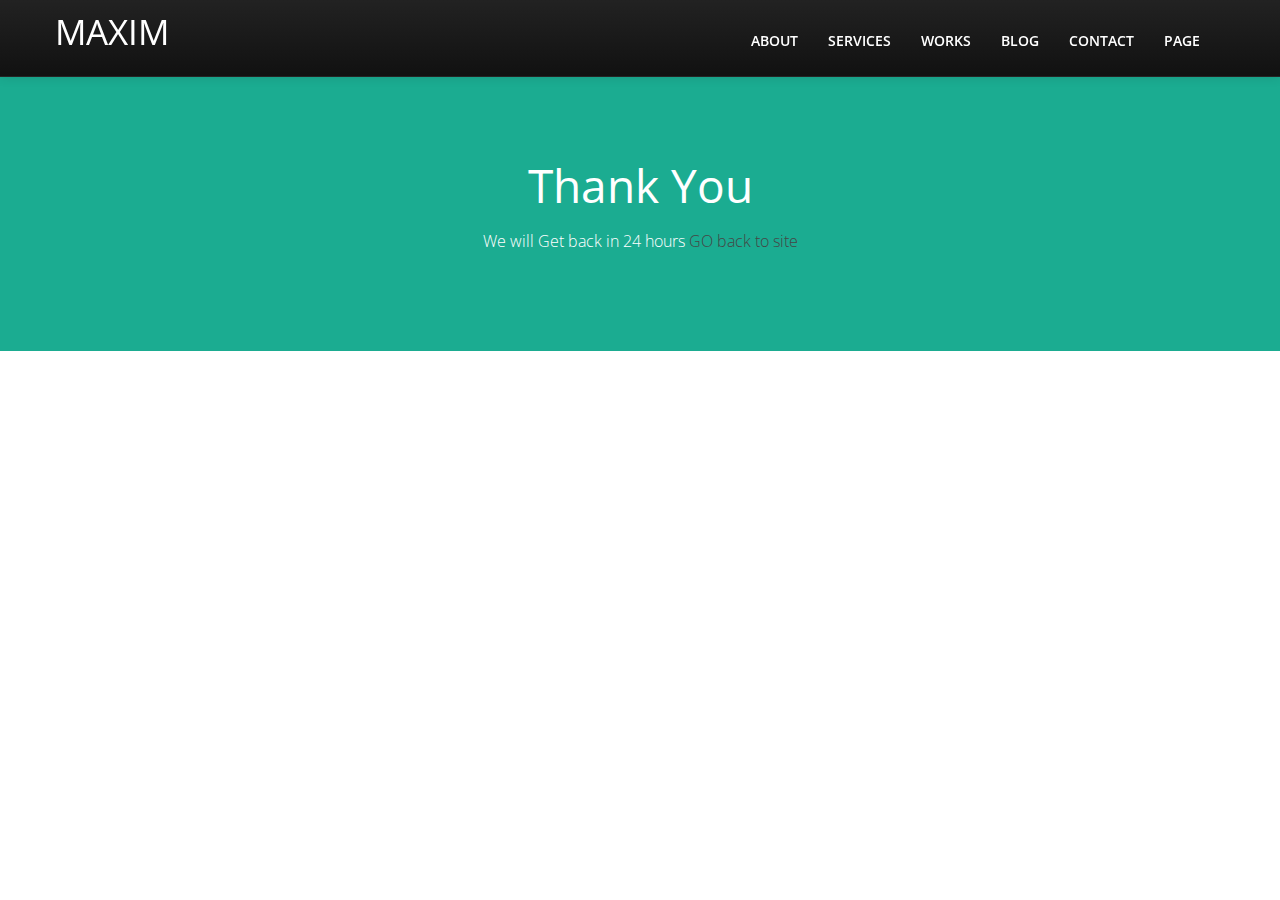
==== commit 37127b2e: "Major Form changes" ====
--- a/thanks.html
+++ b/thanks.html
@@ -64,252 +64,13 @@
 		<div class="container">
 			<div class="row">
 				<div class="span12 aligncenter flyUp">
-					<h2 class="pagetitle">Maxim <strong>Components</strong></h2>
+					<h2 class="pagetitle">Thank You  <strong></strong></h2>
+					We will Get back in 24 hours 
+					<a href = "index.html"> GO back to site </a>
 				</div>
 			</div>
 		</div>
 	</section>
-	<!-- end spacer section -->
-	<!-- section: team -->
-	<section id="maincontent" class="inner">
-		<div class="container">
-			<div class="row">
-				<div class="span6">
-					<h4>Tabs</h4>
-					<div class="tabbable">
-						<ul class="nav nav-tabs">
-							<li class="active"><a href="#one" data-toggle="tab"><i class="icon-rocket"></i> One</a></li>
-							<li><a href="#two" data-toggle="tab">Two</a></li>
-							<li><a href="#three" data-toggle="tab">Three</a></li>
-						</ul>
-						<div class="tab-content">
-							<div class="tab-pane active" id="one">
-								<p>
-									<strong>Augue iriure</strong> dolorum per ex, ne iisque ornatus veritus duo. Ex nobis integre lucilius sit, pri ea falli ludus appareat. Eum quodsi fuisset id, nostro patrioque qui id. Nominati eloquentiam in mea.
-								</p>
-								<p>
-									No eum sanctus vituperata reformidans, dicant abhorreant ut pro. Duo id enim iisque praesent, amet intellegat per et, solet referrentur eum et.
-								</p>
-								<p>
-									Tale dolor mea ex, te enim assum suscipit cum, vix aliquid omittantur in. Duo eu cibo dolorum menandri, nam sumo dicit admodum ei. Ne mazim commune honestatis cum, mentitum phaedrum sit et.
-								</p>
-							</div>
-							<div class="tab-pane" id="two">
-								<p>
-									Tale dolor mea ex, te enim assum suscipit cum, vix aliquid omittantur in. Duo eu cibo dolorum menandri, nam sumo dicit admodum ei. Ne mazim commune honestatis cum, mentitum phaedrum sit et.
-								</p>
-								<p>
-									Tale dolor mea ex, te enim assum suscipit cum, vix aliquid omittantur in. Duo eu cibo dolorum menandri, nam sumo dicit admodum ei. Ne mazim commune honestatis cum, mentitum phaedrum sit et.
-								</p>
-							</div>
-							<div class="tab-pane" id="three">
-								<p>
-									Cu cum commodo regione definiebas. Cum ea eros laboramus, audire deseruisse his at, munere aeterno ut quo. Et ius doming causae philosophia, vitae bonorum intellegat usu cu.
-								</p>
-								<p>
-									Tale dolor mea ex, te enim assum suscipit cum, vix aliquid omittantur in. Duo eu cibo dolorum menandri, nam sumo dicit admodum ei. Ne mazim commune honestatis cum, mentitum phaedrum sit et.
-								</p>
-							</div>
-						</div>
-					</div>
-				</div>
-
-				<div class="span6">
-					<h4>Accordion</h4>
-					<!-- start: Accordion -->
-					<div class="accordion" id="accordion2">
-						<div class="accordion-group">
-							<div class="accordion-heading">
-								<a class="accordion-toggle active" data-toggle="collapse" data-parent="#accordion2" href="#collapseOne">
-								<i class="icon-minus"></i> Collapsible Group Item #1 </a>
-							</div>
-							<div id="collapseOne" class="accordion-body collapse in">
-								<div class="accordion-inner">
-									Anim pariatur cliche reprehenderit, enim eiusmod high life accusamus terry richardson ad squid. 3 wolf moon officia aute, non cupidatat skateboard dolor brunch. Food truck quinoa nesciunt laborum eiusmod. Brunch 3 wolf moon tempor, sunt aliqua put a bird
-									on it squid single-origin coffee nulla assumenda shoreditch et. Nihil anim keffiyeh helvetica, craft beer labore wes anderson cred nesciunt sapiente ea proident. Ad vegan excepteur butcher vice lomo. Leggings occaecat craft beer farm-to-table,
-									raw denim aesthetic synth nesciunt you probably haven't heard of them accusamus labore sustainable VHS.
-								</div>
-							</div>
-						</div>
-						<div class="accordion-group">
-							<div class="accordion-heading">
-								<a class="accordion-toggle" data-toggle="collapse" data-parent="#accordion2" href="#collapseTwo">
-								<i class="icon-plus"></i> Collapsible Group Item #2 </a>
-							</div>
-							<div id="collapseTwo" class="accordion-body collapse">
-								<div class="accordion-inner">
-									Anim pariatur cliche reprehenderit, enim eiusmod high life accusamus terry richardson ad squid. 3 wolf moon officia aute, non cupidatat skateboard dolor brunch. Food truck quinoa nesciunt laborum eiusmod. Brunch 3 wolf moon tempor, sunt aliqua put a bird
-									on it squid single-origin coffee nulla assumenda shoreditch et. Nihil anim keffiyeh helvetica, craft beer labore wes anderson cred nesciunt sapiente ea proident. Ad vegan excepteur butcher vice lomo. Leggings occaecat craft beer farm-to-table,
-									raw denim aesthetic synth nesciunt you probably haven't heard of them accusamus labore sustainable VHS.
-								</div>
-							</div>
-						</div>
-						<div class="accordion-group">
-							<div class="accordion-heading">
-								<a class="accordion-toggle" data-toggle="collapse" data-parent="#accordion2" href="#collapseThree">
-								<i class="icon-plus"></i> Collapsible Group Item #3 </a>
-							</div>
-							<div id="collapseThree" class="accordion-body collapse">
-								<div class="accordion-inner">
-									Anim pariatur cliche reprehenderit, enim eiusmod high life accusamus terry richardson ad squid. 3 wolf moon officia aute, non cupidatat skateboard dolor brunch. Food truck quinoa nesciunt laborum eiusmod. Brunch 3 wolf moon tempor, sunt aliqua put a bird
-									on it squid single-origin coffee nulla assumenda shoreditch et. Nihil anim keffiyeh helvetica, craft beer labore wes anderson cred nesciunt sapiente ea proident. Ad vegan excepteur butcher vice lomo. Leggings occaecat craft beer farm-to-table,
-									raw denim aesthetic synth nesciunt you probably haven't heard of them accusamus labore sustainable VHS.
-								</div>
-							</div>
-						</div>
-					</div>
-					<!--end: Accordion -->
-				</div>
-			</div>
-
-			<div class="row">
-				<div class="span6">
-					<h4>Alerts</h4>
-					<div class="alert">
-						<button type="button" class="close" data-dismiss="alert">&times;</button>
-						<strong>Warning!</strong> Best check yo self, you're not looking too good.
-					</div>
-					<div class="alert alert-error">
-						<button type="button" class="close" data-dismiss="alert">&times;</button>
-						<strong>Oh snap!</strong> Change a few things up and try submitting again.
-					</div>
-					<div class="alert alert-success">
-						<button type="button" class="close" data-dismiss="alert">&times;</button>
-						<strong>Well done!</strong> Change a few things up and try submitting again.
-					</div>
-					<div class="alert alert-info">
-						<button type="button" class="close" data-dismiss="alert">&times;</button>
-						<strong>Heads up!</strong> Change a few things up and try submitting again.
-					</div>
-				</div>
-				<div class="span6">
-					<h4>Progress</h4>
-					<div class="progress progress-primary">
-						<div class="bar" style="width: 40%;"></div>
-					</div>
-					<div class="progress progress-striped">
-						<div class="bar" style="width: 20%;"></div>
-					</div>
-					<div class="progress progress-striped active">
-						<div class="bar" style="width: 40%;"></div>
-					</div>
-					<div class="progress progress-success">
-						<div class="bar" style="width: 50%;"></div>
-					</div>
-
-					<div class="progress progress-info">
-						<div class="bar" style="width: 60%;"></div>
-					</div>
-					<div class="progress progress-warning">
-						<div class="bar" style="width: 70%;"></div>
-					</div>
-					<div class="progress progress-danger">
-						<div class="bar" style="width: 80%;"></div>
-					</div>
-
-				</div>
-			</div>
-
-			<div class="row">
-				<div class="span12">
-					<h4 class="heading">Button types<span></span></h4>
-
-					<a href="#" class="btn">btn default</a>
-					<a href="#" class="btn btn-theme">btn btn-theme</a>
-					<a href="#" class="btn btn-primary">btn-primary</a>
-					<a href="#" class="btn btn-warning">btn-warning</a>
-					<a href="#" class="btn btn-danger">btn-danger</a>
-					<a href="#" class="btn btn-info">btn-info</a>
-					<a href="#" class="btn btn-success">btn-success</a>
-					<a href="#" class="btn btn-inverse">btn-inverse</a>
-				</div>
-			</div>
 
 
-			<div class="row">
-				<div class="span6">
-
-					<h4 class="heading">Button sizes<span></span></h4>
-
-					<p>There are 4 button sizes: mini, small, normal and large</p>
-
-					<a href="#" class="btn btn-mini btn-primary">mini size</a>
-					<a href="#" class="btn btn-small btn-warning">small size</a>
-					<a href="#" class="btn btn-danger">normal size</a>
-					<a href="#" class="btn btn-large btn-info">Large size</a>
-
-				</div>
-				<div class="span6">
-					<h4 class="heading">Button edge<span></span></h4>
-
-					<p>There are 3 button edge variations: normal, rounded and flat. Simply adding <code>btn-rounded</code> or <code>btn-flat</code> class and you'll get different button edge</p>
-
-					<a href="#" class="btn btn-primary">normal primary</a>
-
-					<a href="#" class="btn btn-warning btn-rounded">rounded button</a>
-					<a href="#" class="btn btn-danger btn-flat">flat button</a>
-
-					<a href="#" class="btn btn-primary btn-large btn-rounded">large rounded</a>
-					<a href="#" class="btn btn-warning btn-mini btn-rounded">rounded button</a>
-
-				</div>
-			</div>
-
-		</div>
-		<!-- end container -->
-	</section>
-
-	<footer>
-		<div class="container">
-			<div class="row">
-				<div class="span6 offset3">
-					<ul class="social-networks">
-						<li><a href="#"><i class="icon-circled icon-bgdark icon-instagram icon-2x"></i></a></li>
-						<li><a href="#"><i class="icon-circled icon-bgdark icon-twitter icon-2x"></i></a></li>
-						<li><a href="#"><i class="icon-circled icon-bgdark icon-dribbble icon-2x"></i></a></li>
-						<li><a href="#"><i class="icon-circled icon-bgdark icon-pinterest icon-2x"></i></a></li>
-					</ul>
-					<p class="copyright">
-						&copy; Maxim Theme. All rights reserved.
-						<div class="credits">
-							<!--
-                All the links in the footer should remain intact.
-                You can delete the links only if you purchased the pro version.
-                Licensing information: https://bootstrapmade.com/license/
-                Purchase the pro version with working PHP/AJAX contact form: https://bootstrapmade.com/buy/?theme=Maxim
-              -->
-							Designed by <a href="https://bootstrapmade.com/">BootstrapMade</a>
-						</div>
-					</p>
-				</div>
-			</div>
-		</div>
-		<!-- ./container -->
-	</footer>
-	<a href="#" class="scrollup"><i class="icon-angle-up icon-square icon-bgdark icon-2x"></i></a>
-	<!-- jQuery -->
-	<script src="js/jquery.js"></script>
-	<!-- nav -->
-	<script src="js/jquery.scrollTo.js"></script>
-	<script src="js/jquery.nav.js"></script>
-	<!-- localScroll -->
-	<script src="js/jquery.localScroll.js"></script>
-	<!-- bootstrap -->
-	<script src="js/bootstrap.js"></script>
-	<!-- prettyPhoto -->
-	<script src="js/jquery.prettyPhoto.js"></script>
-	<!-- Works scripts -->
-	<script src="js/isotope.js"></script>
-	<!-- flexslider -->
-	<script src="js/jquery.flexslider.js"></script>
-	<!-- inview -->
-	<script src="js/inview.js"></script>
-	<!-- animation -->
-	<script src="js/animate.js"></script>
-	<!-- twitter -->
-	<script src="js/jquery.tweet.js"></script>
-	<!-- custom functions -->
-	<script src="js/custom.js"></script>
-</body>
-
-</html>
+	